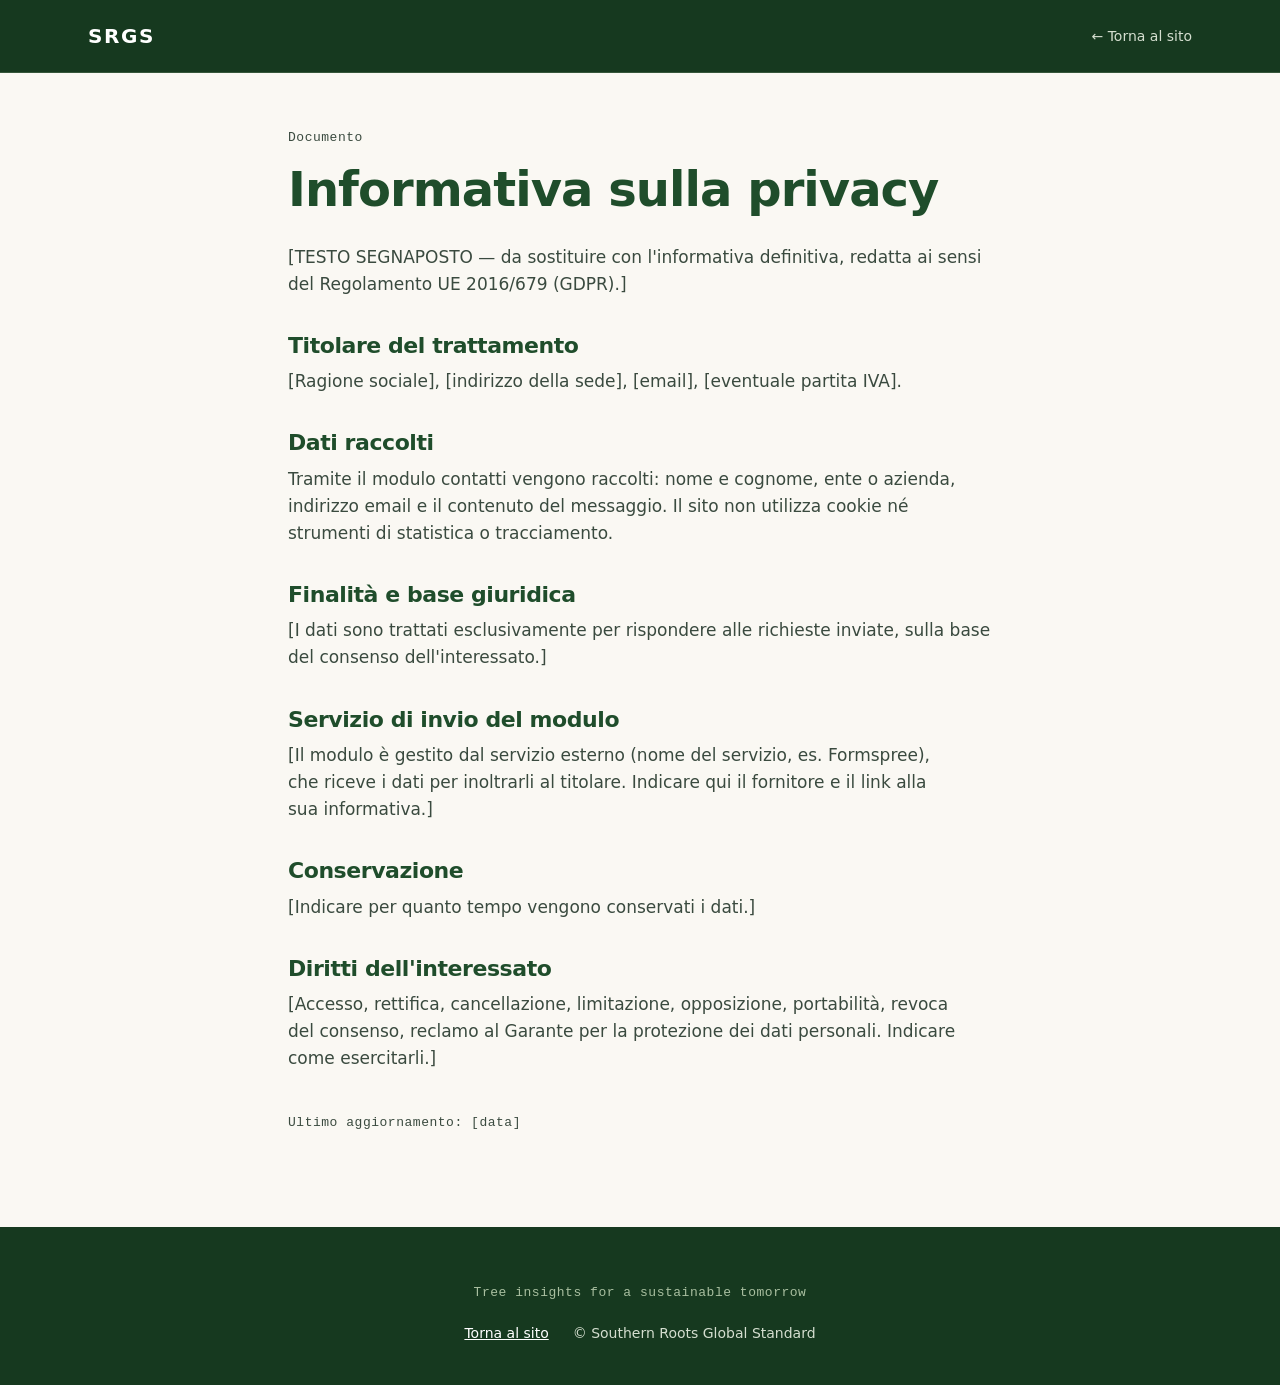
==== privacy.html @ 535ae81e "Add files via upload" ====
<!DOCTYPE html>
<html lang="it">
<head>
<meta charset="utf-8">
<meta name="viewport" content="width=device-width, initial-scale=1">
<title>Informativa sulla privacy — Southern Roots Global Standard</title>
<meta name="description" content="Informativa sul trattamento dei dati personali del sito Southern Roots Global Standard (SRGS).">
<meta name="robots" content="noindex, follow">
<link rel="icon" type="image/png" href="images/logo/logo.png">
<link rel="stylesheet" href="style.css">
</head>
<body>
<header class="site-header">
  <div class="wrap header-inner">
    <a class="brand" href="index.html">SRGS</a>
    <nav class="nav nav-static" aria-label="Menu"><a href="index.html">← Torna al sito</a></nav>
  </div>
</header>

<main class="page-simple">
  <div class="wrap">
    <p class="mono label">Documento</p>
    <h1>Informativa sulla privacy</h1>

    <p>[TESTO SEGNAPOSTO — da sostituire con l'informativa definitiva, redatta ai sensi del Regolamento UE 2016/679 (GDPR).]</p>

    <h2>Titolare del trattamento</h2>
    <p>[Ragione sociale], [indirizzo della sede], [email], [eventuale partita IVA].</p>

    <h2>Dati raccolti</h2>
    <p>Tramite il modulo contatti vengono raccolti: nome e cognome, ente o azienda, indirizzo email e il contenuto del messaggio. Il sito non utilizza cookie né strumenti di statistica o tracciamento.</p>

    <h2>Finalità e base giuridica</h2>
    <p>[I dati sono trattati esclusivamente per rispondere alle richieste inviate, sulla base del consenso dell'interessato.]</p>

    <h2>Servizio di invio del modulo</h2>
    <p>[Il modulo è gestito dal servizio esterno (nome del servizio, es. Formspree), che riceve i dati per inoltrarli al titolare. Indicare qui il fornitore e il link alla sua informativa.]</p>

    <h2>Conservazione</h2>
    <p>[Indicare per quanto tempo vengono conservati i dati.]</p>

    <h2>Diritti dell'interessato</h2>
    <p>[Accesso, rettifica, cancellazione, limitazione, opposizione, portabilità, revoca del consenso, reclamo al Garante per la protezione dei dati personali. Indicare come esercitarli.]</p>

    <p class="mono" style="margin-top:40px">Ultimo aggiornamento: [data]</p>
  </div>
</main>

<footer class="site-footer">
  <div class="wrap footer-inner">
    <p class="mono footer-motto">Tree insights for a sustainable tomorrow</p>
    <p class="footer-links"><a href="index.html">Torna al sito</a><span>© Southern Roots Global Standard</span></p>
  </div>
</footer>
</body>
</html>
---- style.css ----
/* ===== Font locali (cartella fonts/) ===== */
@font-face{font-family:"Sora";src:url("fonts/Sora-Variable.woff2") format("woff2"),url("fonts/Sora-Variable.ttf") format("truetype");font-weight:100 800;font-display:swap}
@font-face{font-family:"JetBrains Mono";src:url("fonts/JetBrainsMono-Variable.woff2") format("woff2"),url("fonts/JetBrainsMono-Variable.ttf") format("truetype");font-weight:100 800;font-display:swap}

:root{
  --forest:#1F4D2B; --forest-deep:#16391F; --leaf:#5C9A33; --root:#6B4E1F; --sage:#A9BFA0;
  --paper:#FAF8F3; --white:#fff; --ink:#1F2A22; --ink-2:#3A4A3F; --ink-3:#4A5A4F;
  --line:#D6DDCF; --line-2:#E3E6DC; --on-dark:#D4DECF;
  --sans:"Sora",ui-sans-serif,system-ui,-apple-system,"Segoe UI",Helvetica,Arial,sans-serif;
  --mono:"JetBrains Mono",ui-monospace,SFMono-Regular,Menlo,Consolas,monospace;
  --header-h:72px; --radius:12px;
}
*,*::before,*::after{box-sizing:border-box}
html{scroll-behavior:smooth;-webkit-text-size-adjust:100%}
@media (prefers-reduced-motion:reduce){html{scroll-behavior:auto}}
body{margin:0;font-family:var(--sans);color:var(--ink);background:var(--paper);font-size:17px;line-height:1.6;-webkit-font-smoothing:antialiased}
img{max-width:100%;height:auto;display:block}
a{color:var(--forest)}
a:hover{color:var(--leaf)}
h1,h2,h3{margin:0;font-weight:600;letter-spacing:-.02em;line-height:1.1;text-wrap:balance}
h2{font-size:clamp(30px,4vw,40px);color:var(--forest);margin-top:12px}
h3{font-size:21px;font-weight:700;letter-spacing:.01em;color:var(--forest)}
p{margin:0;text-wrap:pretty}
.sr-only{position:absolute;width:1px;height:1px;overflow:hidden;clip:rect(0 0 0 0);white-space:nowrap}
.skip{position:absolute;left:-999px;top:8px;background:var(--white);padding:8px 14px;z-index:100}
.skip:focus{left:8px}
:focus-visible{outline:2px solid var(--leaf);outline-offset:3px}

.wrap{max-width:1200px;margin:0 auto;padding:0 clamp(20px,4vw,48px)}
.section{padding:clamp(64px,9vw,104px) 0}
.section-top0{padding-top:0}
section[id]{scroll-margin-top:var(--header-h)}

.mono{font-family:var(--mono);font-size:13px;letter-spacing:.04em}
.label{color:var(--root)}
.label-light{color:var(--sage)}
.label-dark{color:var(--forest-deep)}
.body-lg{font-size:clamp(17px,1.6vw,19px);line-height:1.65;color:var(--ink-2)}

/* ===== Pulsanti ===== */
.btn{display:inline-flex;align-items:center;justify-content:center;gap:8px;min-height:48px;padding:14px 26px;border-radius:8px;font:600 15px/1 var(--sans);text-decoration:none;border:1px solid transparent;cursor:pointer;transition:background .2s,color .2s,border-color .2s}
.btn-leaf{background:var(--leaf);color:var(--white)}
.btn-leaf:hover{background:#4E8529;color:var(--white)}
.btn-forest{background:var(--forest);color:var(--white)}
.btn-forest:hover{background:var(--forest-deep);color:var(--white)}
.btn-outline-light{border-color:var(--sage);color:var(--white)}
.btn-outline-light:hover{background:rgba(169,191,160,.12);color:var(--white)}
.btn-row{display:flex;flex-wrap:wrap;gap:14px}

/* ===== Header ===== */
.site-header{position:fixed;inset:0 0 auto 0;z-index:50;background:var(--forest-deep);border-bottom:1px solid rgba(169,191,160,.22)}
.header-inner{height:var(--header-h);display:flex;align-items:center;justify-content:space-between;gap:24px}
.brand{color:var(--white);font-weight:700;font-size:20px;letter-spacing:.08em;text-decoration:none}
.brand:hover{color:var(--sage)}
.nav{display:flex;align-items:center;gap:26px}
.nav a{color:var(--on-dark);text-decoration:none;font-size:14px}
.nav a:hover,.nav a.active{color:var(--white)}
.nav a.active:not(.nav-cta){box-shadow:inset 0 -1px 0 var(--leaf)}
.nav-cta{border:1px solid var(--sage);padding:8px 14px;border-radius:6px;color:var(--white)!important}
.nav-toggle{display:none;width:44px;height:44px;background:none;border:0;cursor:pointer;flex-direction:column;justify-content:center;align-items:center;gap:6px}
.nav-toggle .bar{width:22px;height:1.5px;background:var(--white);transition:transform .2s}
.nav-toggle[aria-expanded="true"] .bar:first-of-type{transform:translateY(3.75px) rotate(45deg)}
.nav-toggle[aria-expanded="true"] .bar:last-of-type{transform:translateY(-3.75px) rotate(-45deg)}

@media (max-width:900px){
  .nav-toggle{display:flex}
  .nav{position:fixed;top:var(--header-h);left:0;right:0;flex-direction:column;align-items:stretch;gap:0;background:var(--forest-deep);padding:8px 20px 24px;border-bottom:1px solid rgba(169,191,160,.22);display:none}
  .nav.open{display:flex}
  .nav a{font-size:17px;padding:14px 0;border-bottom:1px solid rgba(169,191,160,.15)}
  .nav-cta{margin-top:16px;text-align:center;border-bottom:1px solid var(--sage)!important}
  .nav.nav-static{display:flex;position:static;padding:0;background:none;border:0}
  .nav.nav-static a{border:0;font-size:15px}
}

/* ===== Hero ===== */
.hero{background:var(--forest-deep);color:var(--white);padding:calc(var(--header-h) + clamp(48px,8vw,96px)) 0 clamp(56px,8vw,96px)}
.hero-grid{display:grid;grid-template-columns:1.2fr .8fr;gap:48px;align-items:center}
.hero-text{display:flex;flex-direction:column;gap:26px}
.hero h1{font-size:clamp(40px,6vw,68px);line-height:1.04;letter-spacing:-.03em}
.lead{font-size:clamp(18px,1.8vw,21px);line-height:1.55;color:var(--on-dark);font-weight:300;max-width:540px}
.hero-logo{background:var(--paper);border-radius:16px;padding:clamp(16px,2.5vw,28px)}
@media (max-width:820px){
  .hero-grid{grid-template-columns:1fr;gap:36px}
  .hero-logo{order:-1;max-width:420px}
  .btn-row .btn{flex:1 1 200px}
}

/* ===== Progetto ===== */
.split{display:grid;grid-template-columns:4fr 8fr;gap:24px 48px}
.split-body{display:flex;flex-direction:column;gap:20px}
.trio{display:grid;grid-template-columns:repeat(3,minmax(0,1fr));border:1px solid var(--line);border-radius:10px;overflow:hidden;background:var(--white);margin-top:8px}
.trio>div{padding:22px;display:flex;flex-direction:column;gap:8px;border-right:1px solid var(--line)}
.trio>div:last-child{border-right:0}
.trio p{font-size:15px;line-height:1.5}
.tag{color:var(--leaf);font-size:12px}
@media (max-width:820px){
  .split{grid-template-columns:1fr}
  .trio{grid-template-columns:1fr}
  .trio>div{border-right:0;border-bottom:1px solid var(--line)}
  .trio>div:last-child{border-bottom:0}
}

/* ===== Schede software ===== */
.node{display:inline-block;width:10px;height:10px;border:1.5px solid var(--leaf);border-radius:50%}
.node-lg{width:14px;height:14px}
.cards{display:grid;grid-template-columns:repeat(3,minmax(0,1fr));gap:16px;margin-top:28px}
.card{background:var(--white);border:1px solid var(--line);border-radius:var(--radius);padding:26px;display:flex;flex-direction:column;gap:12px}
.card p{font-size:15px;line-height:1.5;color:var(--ink-3)}
.card-link{margin-top:auto;padding-top:14px;border-top:1px solid var(--line-2);font-weight:600;font-size:14px;text-decoration:none}
.card-feature{grid-column:1/-1;background:var(--forest-deep);border-color:var(--forest-deep);color:var(--white);padding:clamp(24px,4vw,40px);display:grid;grid-template-columns:1fr 1fr;gap:40px;align-items:center}
.card-feature-text{display:flex;flex-direction:column;gap:16px;align-items:flex-start}
.card-feature h3{color:var(--white);font-size:clamp(34px,5vw,48px);letter-spacing:.02em}
.card-feature p{color:var(--on-dark);font-size:clamp(17px,1.6vw,19px);font-weight:300}
.card-feature-img{aspect-ratio:16/10;border-radius:8px;overflow:hidden;border:1px solid rgba(169,191,160,.3)}
.card-feature-img img{width:100%;height:100%;object-fit:cover}
@media (max-width:900px){.cards{grid-template-columns:1fr}.card-feature{grid-template-columns:1fr;gap:24px}}

/* ===== Sezioni di dettaglio ===== */
.detail-head{margin-bottom:36px}
.detail-head h2{font-size:clamp(36px,5vw,52px);letter-spacing:.01em}
.detail-grid{display:grid;grid-template-columns:5fr 7fr;gap:48px;align-items:start}
.detail-text{display:flex;flex-direction:column;gap:20px;color:var(--ink-2)}
.ticks{list-style:none;margin:4px 0 0;padding:0;display:flex;flex-direction:column;border-top:1px solid var(--line)}
.ticks li{padding:13px 0 13px 26px;border-bottom:1px solid var(--line);position:relative;font-size:16px}
.ticks li::before{content:"";position:absolute;left:2px;top:21px;width:8px;height:8px;border:1.5px solid var(--leaf);border-radius:50%}
.ticks-light,.ticks-light li{border-color:rgba(169,191,160,.25)}
@media (max-width:900px){.detail-grid{grid-template-columns:1fr;gap:32px}}

.link-diagram{display:flex;align-items:center;gap:0;margin-top:8px;font-family:var(--mono);font-size:13px}
.link-diagram span{border:1px solid var(--line);background:var(--white);padding:10px 14px;border-radius:6px;color:var(--forest)}
.link-diagram i{flex:1;height:1px;background:var(--leaf);position:relative;min-width:40px}
.link-diagram i::before,.link-diagram i::after{content:"";position:absolute;top:-4px;width:7px;height:7px;border-radius:50%;background:var(--leaf)}
.link-diagram i::before{left:-4px}.link-diagram i::after{right:-4px}

/* GreenReport */
.gr-band{background:var(--leaf);color:var(--white);padding:clamp(64px,9vw,96px) 0 clamp(48px,6vw,72px)}
.gr-grid{display:grid;grid-template-columns:1fr 1fr;gap:56px;align-items:center}
.gr-text{display:flex;flex-direction:column;gap:18px}
.gr-text h2{color:var(--white);font-size:clamp(36px,5.2vw,60px);line-height:1.04;font-weight:700;letter-spacing:-.02em}
.gr-text .body-lg{color:var(--white)}
.gr-steps{list-style:none;margin:0;padding:12px;background:var(--forest-deep);border-radius:var(--radius)}
.gr-steps li{display:flex;justify-content:space-between;align-items:center;gap:16px;padding:18px 20px;border-bottom:1px solid rgba(169,191,160,.2);font-size:17px}
.gr-steps li:last-child{border-bottom:0}
.gr-steps .mono{color:var(--sage);text-align:right}
.gr-steps .dot{width:12px;height:12px;border-radius:50%;background:var(--leaf);flex:none}
.gr-claim{margin-top:clamp(40px,6vw,64px);padding-top:28px;border-top:1px solid rgba(255,255,255,.4);font-size:clamp(24px,3.4vw,38px);font-weight:600;letter-spacing:-.01em;color:var(--white)}
@media (max-width:900px){.gr-grid{grid-template-columns:1fr;gap:32px}}

/* TiltTree */
.tilttree{background:var(--forest-deep);color:var(--white)}
.tilttree h2{color:var(--white)}
.tilttree .detail-text,.tilttree .body-lg{color:var(--on-dark)}

/* ===== Galleria ===== */
.gallery-source{display:none}
.g-stage{position:relative;aspect-ratio:16/10;border-radius:10px;overflow:hidden;background:#E6E8E1;cursor:zoom-in}
.g-stage img{width:100%;height:100%;object-fit:cover}
.g-caption{display:flex;justify-content:space-between;gap:12px;margin-top:12px;font-size:14px;color:var(--ink-3)}
.g-caption .mono{font-size:12px;white-space:nowrap}
.g-controls{display:flex;align-items:center;gap:12px;margin-top:14px}
.g-btn{flex:none;width:44px;height:44px;border-radius:50%;border:1px solid var(--forest);background:transparent;color:var(--forest);font-size:18px;cursor:pointer;display:flex;align-items:center;justify-content:center}
.g-btn:hover{background:var(--forest);color:var(--white)}
.g-thumbs{flex:1;display:flex;gap:10px;overflow-x:auto;scrollbar-width:none;padding:2px}
.g-thumbs::-webkit-scrollbar{display:none}
.g-thumb{flex:0 0 clamp(64px,14%,110px);aspect-ratio:16/10;border-radius:6px;overflow:hidden;border:2px solid transparent;padding:0;background:#E6E8E1;cursor:pointer;opacity:.7}
.g-thumb[aria-current="true"]{border-color:var(--leaf);opacity:1}
.g-thumb img{width:100%;height:100%;object-fit:cover}
.placeholder{width:100%;height:100%;display:flex;align-items:center;justify-content:center;padding:12px;text-align:center;background:repeating-linear-gradient(135deg,#E2E5DD 0 10px,#EBEDE6 10px 20px);font-family:var(--mono);font-size:13px;color:#5F6A5D;word-break:break-all}
.g-thumb .placeholder{font-size:0}
.gallery-dark .g-stage,.gallery-dark .g-thumb{background:#1C4326}
.gallery-dark .placeholder,.card-feature-img .placeholder{background:repeating-linear-gradient(135deg,#1C4326 0 10px,#204A2B 10px 20px);color:var(--sage)}
.gallery-dark .g-caption{color:var(--on-dark)}
.gallery-dark .g-btn{border-color:var(--sage);color:var(--white)}
.gallery-dark .g-btn:hover{background:var(--leaf);border-color:var(--leaf)}

/* Lightbox */
.lightbox{position:fixed;inset:0;z-index:200;background:rgba(10,24,14,.94);display:grid;grid-template-columns:auto 1fr auto;align-items:center;gap:16px;padding:64px 20px 24px}
.lightbox[hidden]{display:none}
.lb-figure{margin:0;display:flex;flex-direction:column;align-items:center;gap:14px;min-width:0;height:100%;justify-content:center}
.lb-media{width:100%;max-height:calc(100vh - 140px);display:flex;justify-content:center}
.lb-media img{max-width:100%;max-height:calc(100vh - 140px);object-fit:contain;border-radius:6px}
.lb-media .placeholder{aspect-ratio:16/10;max-width:1100px;border-radius:6px}
.lb-caption{color:var(--on-dark);font-size:15px;text-align:center}
.lb-close,.lb-prev,.lb-next{width:48px;height:48px;border-radius:50%;border:1px solid var(--sage);background:transparent;color:var(--white);font-size:22px;cursor:pointer;display:flex;align-items:center;justify-content:center}
.lb-close:hover,.lb-prev:hover,.lb-next:hover{background:var(--leaf);border-color:var(--leaf)}
.lb-close{position:absolute;top:14px;right:16px;font-size:28px}
@media (max-width:640px){
  .lightbox{grid-template-columns:1fr;grid-template-rows:1fr auto;padding:64px 12px 16px}
  .lb-prev,.lb-next{position:absolute;bottom:16px}
  .lb-prev{left:16px}.lb-next{right:16px}
  .lb-figure{padding-bottom:64px}
}

/* ===== Chiusura ===== */
.closing{background:var(--white);border-top:1px solid var(--line-2);border-bottom:1px solid var(--line-2)}
.closing-inner{display:flex;flex-direction:column;align-items:center;text-align:center;gap:28px}
.closing-text{font-size:clamp(24px,3.4vw,38px);line-height:1.25;font-weight:600;color:var(--forest);max-width:880px;letter-spacing:-.01em;text-wrap:balance}

/* ===== Contatti ===== */
.contacts-grid{display:grid;grid-template-columns:5fr 7fr;gap:56px;align-items:start}
.contacts-info{display:flex;flex-direction:column;gap:18px;color:var(--ink-2)}
.contacts-info h2{margin-top:0}
.contact-list{margin:12px 0 0;display:flex;flex-direction:column;border-top:1px solid var(--line)}
.contact-list>div{display:grid;grid-template-columns:100px 1fr;gap:12px;padding:14px 0;border-bottom:1px solid var(--line)}
.contact-list dt{color:var(--leaf);font-size:12px;padding-top:3px}
.contact-list dd{margin:0}
.contact-form{background:var(--white);border:1px solid var(--line);border-radius:var(--radius);padding:clamp(20px,3.5vw,36px);display:flex;flex-direction:column;gap:18px}
.field{display:flex;flex-direction:column;gap:6px}
.field label{font-size:14px;font-weight:600;color:var(--forest)}
.field input,.field textarea{font:16px/1.5 var(--sans);color:var(--ink);background:var(--paper);border:1px solid var(--line);border-radius:8px;padding:12px 14px;min-height:48px;width:100%}
.field textarea{resize:vertical;min-height:130px}
.field input:focus,.field textarea:focus{outline:none;border-color:var(--leaf);box-shadow:0 0 0 3px rgba(92,154,51,.18)}
.field.invalid input,.field.invalid textarea{border-color:#A3402A}
.check{display:flex;gap:12px;align-items:flex-start;font-size:14px;line-height:1.5;color:var(--ink-2)}
.check input{flex:none;width:22px;height:22px;margin:0;accent-color:var(--forest)}
.check.invalid label{color:#A3402A}
.req{color:#A3402A}
.hp{position:absolute;left:-9999px;width:1px;height:1px;opacity:0}
.contact-form .btn{align-self:flex-start;min-width:160px}
.form-status{font-size:15px;min-height:1.5em}
.form-status.ok{color:var(--forest)}
.form-status.err{color:#A3402A}
@media (max-width:900px){.contacts-grid{grid-template-columns:1fr;gap:36px}.contact-form .btn{align-self:stretch}}

/* ===== Footer ===== */
.site-footer{background:var(--forest-deep);color:var(--on-dark);padding:56px 0 40px}
.footer-inner{display:flex;flex-direction:column;align-items:center;gap:18px;text-align:center}
.footer-logo{background:var(--paper);border-radius:12px;padding:10px;width:200px}
.footer-motto{color:var(--sage)}
.footer-links{display:flex;flex-wrap:wrap;justify-content:center;gap:8px 24px;font-size:14px}
.footer-links a{color:var(--white)}
.footer-links a:hover{color:var(--sage)}

/* ===== Pagina privacy ===== */
.page-simple{padding:calc(var(--header-h) + 56px) 0 80px}
.page-simple .wrap{max-width:800px}
.page-simple h1{font-size:clamp(32px,5vw,48px);color:var(--forest);margin:12px 0 28px}
.page-simple h2{font-size:22px;margin:36px 0 10px}
.page-simple p{margin-bottom:14px;color:var(--ink-2)}
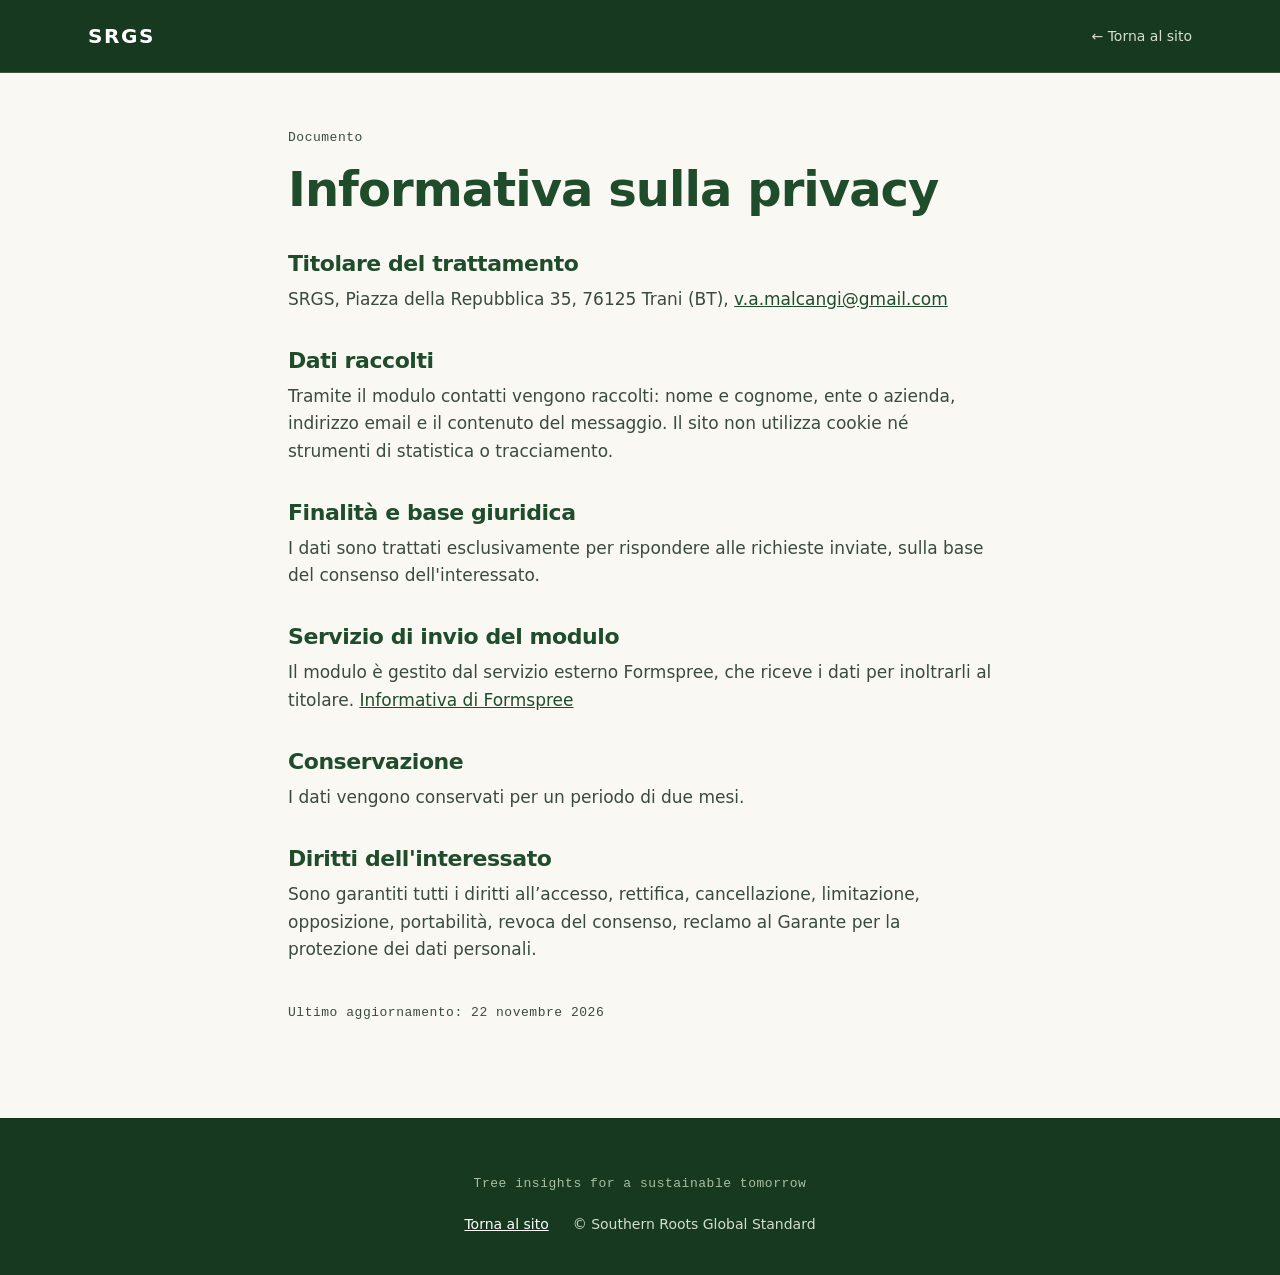
==== commit 22997dd5: "Add files via upload" ====
--- a/privacy.html
+++ b/privacy.html
@@ -22,27 +22,25 @@
     <p class="mono label">Documento</p>
     <h1>Informativa sulla privacy</h1>
 
-    <p>[TESTO SEGNAPOSTO — da sostituire con l'informativa definitiva, redatta ai sensi del Regolamento UE 2016/679 (GDPR).]</p>
-
     <h2>Titolare del trattamento</h2>
-    <p>[Ragione sociale], [indirizzo della sede], [email], [eventuale partita IVA].</p>
+    <p>SRGS, Piazza della Repubblica 35, 76125 Trani (BT), <a href="mailto:v.a.malcangi@gmail.com">v.a.malcangi@gmail.com</a></p>
 
     <h2>Dati raccolti</h2>
     <p>Tramite il modulo contatti vengono raccolti: nome e cognome, ente o azienda, indirizzo email e il contenuto del messaggio. Il sito non utilizza cookie né strumenti di statistica o tracciamento.</p>
 
     <h2>Finalità e base giuridica</h2>
-    <p>[I dati sono trattati esclusivamente per rispondere alle richieste inviate, sulla base del consenso dell'interessato.]</p>
+    <p>I dati sono trattati esclusivamente per rispondere alle richieste inviate, sulla base del consenso dell'interessato.</p>
 
     <h2>Servizio di invio del modulo</h2>
-    <p>[Il modulo è gestito dal servizio esterno (nome del servizio, es. Formspree), che riceve i dati per inoltrarli al titolare. Indicare qui il fornitore e il link alla sua informativa.]</p>
+    <p>Il modulo è gestito dal servizio esterno Formspree, che riceve i dati per inoltrarli al titolare. <a href="https://formspree.io/legal/privacy-policy/" target="_blank" rel="noopener">Informativa di Formspree</a></p>
 
     <h2>Conservazione</h2>
-    <p>[Indicare per quanto tempo vengono conservati i dati.]</p>
+    <p>I dati vengono conservati per un periodo di due mesi.</p>
 
     <h2>Diritti dell'interessato</h2>
-    <p>[Accesso, rettifica, cancellazione, limitazione, opposizione, portabilità, revoca del consenso, reclamo al Garante per la protezione dei dati personali. Indicare come esercitarli.]</p>
+    <p>Sono garantiti tutti i diritti all’accesso, rettifica, cancellazione, limitazione, opposizione, portabilità, revoca del consenso, reclamo al Garante per la protezione dei dati personali.</p>
 
-    <p class="mono" style="margin-top:40px">Ultimo aggiornamento: [data]</p>
+    <p class="mono" style="margin-top:40px">Ultimo aggiornamento: 22 novembre 2026</p>
   </div>
 </main>
 
